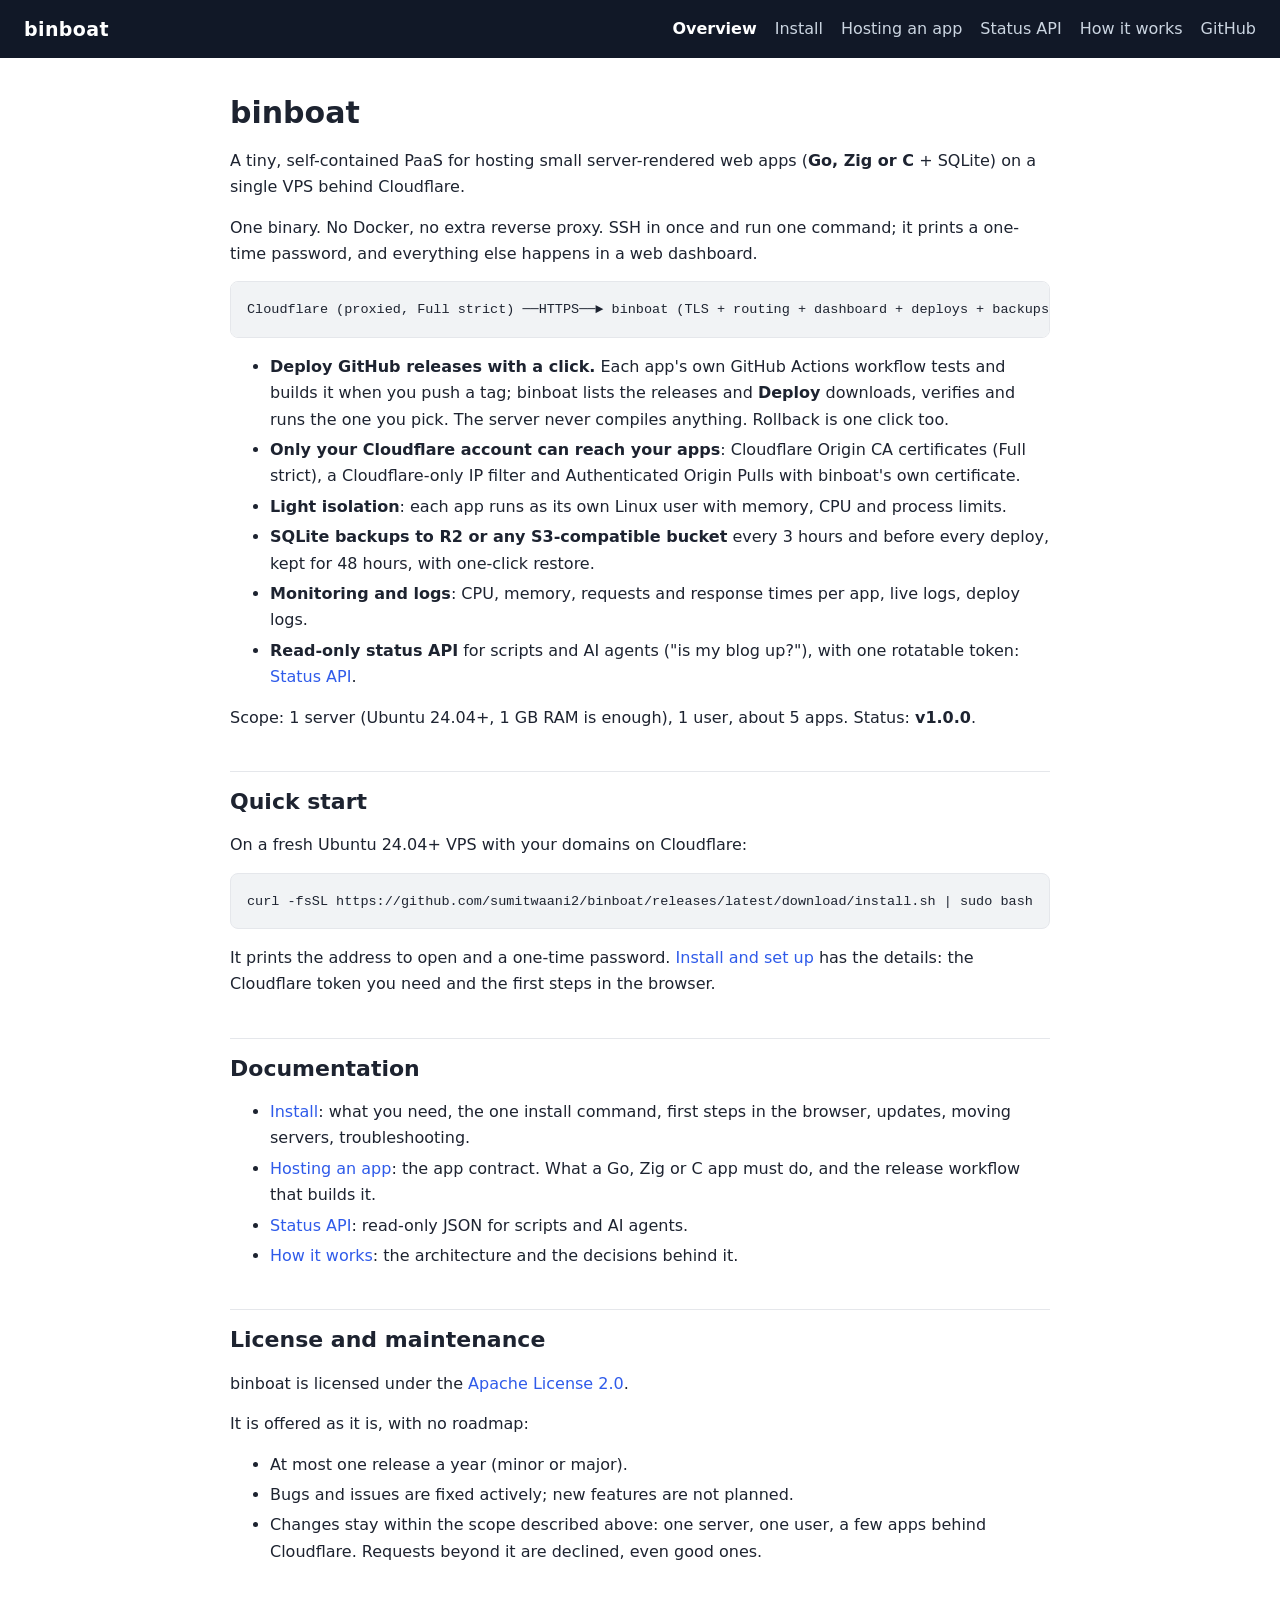
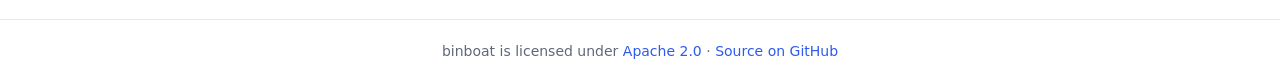
==== site/index.html @ a0db821b "Initial import from dootd" ====
<!doctype html>
<html lang="en">
<head>
<meta charset="utf-8">
<meta name="viewport" content="width=device-width, initial-scale=1">
<title>binboat</title>
<meta name="description" content="A tiny single-binary PaaS for small SQLite web apps (Go, Zig or C) on one VPS behind Cloudflare.">
<link rel="stylesheet" href="style.css">
</head>
<body>
<header class="top">
  <a class="brand" href="index.html">binboat</a>
  <nav><a href="index.html" aria-current="page">Overview</a><a href="install.html">Install</a><a href="apps.html">Hosting an app</a><a href="api.html">Status API</a><a href="internals.html">How it works</a><a href="https://github.com/sumitwaani2/binboat" rel="noopener">GitHub</a></nav>
</header>
<main>
<h1 id="binboat">binboat</h1>
<p>A tiny, self-contained PaaS for hosting small server-rendered web apps (<strong>Go, Zig or C</strong> + SQLite) on a single VPS behind Cloudflare.</p>
<p>One binary. No Docker, no extra reverse proxy. SSH in once and run one command; it prints a one-time password, and everything else happens in a web dashboard.</p>
<pre><code>Cloudflare (proxied, Full strict) ──HTTPS──► binboat (TLS + routing + dashboard + deploys + backups) ──► your apps on 127.0.0.1
</code></pre>
<ul>
<li><strong>Deploy GitHub releases with a click.</strong> Each app's own GitHub Actions workflow tests and builds it when you push a tag; binboat lists the releases and <strong>Deploy</strong> downloads, verifies and runs the one you pick. The server never compiles anything. Rollback is one click too.</li>
<li><strong>Only your Cloudflare account can reach your apps</strong>: Cloudflare Origin CA certificates (Full strict), a Cloudflare-only IP filter and Authenticated Origin Pulls with binboat's own certificate.</li>
<li><strong>Light isolation</strong>: each app runs as its own Linux user with memory, CPU and process limits.</li>
<li><strong>SQLite backups to R2 or any S3-compatible bucket</strong> every 3 hours and before every deploy, kept for 48 hours, with one-click restore.</li>
<li><strong>Monitoring and logs</strong>: CPU, memory, requests and response times per app, live logs, deploy logs.</li>
<li><strong>Read-only status API</strong> for scripts and AI agents ("is my blog up?"), with one rotatable token: <a href="api.html">Status API</a>.</li>
</ul>
<p>Scope: 1 server (Ubuntu 24.04+, 1 GB RAM is enough), 1 user, about 5 apps. Status: <strong>v1.0.0</strong>.</p>
<h2 id="quick-start">Quick start</h2>
<p>On a fresh Ubuntu 24.04+ VPS with your domains on Cloudflare:</p>
<pre><code class="language-bash">curl -fsSL https://github.com/sumitwaani2/binboat/releases/latest/download/install.sh | sudo bash
</code></pre>
<p>It prints the address to open and a one-time password. <a href="install.html">Install and set up</a> has the details: the Cloudflare token you need and the first steps in the browser.</p>
<h2 id="documentation">Documentation</h2>
<ul>
<li><a href="install.html">Install</a>: what you need, the one install command, first steps in the browser, updates, moving servers, troubleshooting.</li>
<li><a href="apps.html">Hosting an app</a>: the app contract. What a Go, Zig or C app must do, and the release workflow that builds it.</li>
<li><a href="api.html">Status API</a>: read-only JSON for scripts and AI agents.</li>
<li><a href="internals.html">How it works</a>: the architecture and the decisions behind it.</li>
</ul>
<h2 id="license-and-maintenance">License and maintenance</h2>
<p>binboat is licensed under the <a href="https://github.com/sumitwaani2/binboat/blob/main/LICENSE" rel="noopener">Apache License 2.0</a>.</p>
<p>It is offered as it is, with no roadmap:</p>
<ul>
<li>At most one release a year (minor or major).</li>
<li>Bugs and issues are fixed actively; new features are not planned.</li>
<li>Changes stay within the scope described above: one server, one user, a few apps behind Cloudflare. Requests beyond it are declined, even good ones.</li>
</ul></main>
<footer>binboat is licensed under <a href="https://github.com/sumitwaani2/binboat/blob/main/LICENSE" rel="noopener">Apache 2.0</a> · <a href="https://github.com/sumitwaani2/binboat" rel="noopener">Source on GitHub</a></footer>
</body>
</html>
---- site/style.css ----
:root{--fg:#1d2330;--muted:#5f6878;--line:#e5e7eb;--bg:#fff;--soft:#f6f7f9;--code:#f1f3f5;--accent:#2f5bea;--top:#111827}
@media (prefers-color-scheme:dark){:root{--fg:#e5e7eb;--muted:#9ca3af;--line:#2d3340;--bg:#14171d;--soft:#1b1f27;--code:#222733;--accent:#8aa6ff;--top:#0b0d12}}
*{box-sizing:border-box}
html{-webkit-text-size-adjust:100%}
body{margin:0;font:16px/1.65 system-ui,-apple-system,"Segoe UI",sans-serif;color:var(--fg);background:var(--bg)}
a{color:var(--accent);text-decoration:none}a:hover{text-decoration:underline}
.top{display:flex;align-items:center;justify-content:space-between;flex-wrap:wrap;gap:4px 24px;padding:10px 24px;background:var(--top)}
.top .brand{color:#fff;font-weight:700;font-size:19px;letter-spacing:.4px}
.top nav{display:flex;flex-wrap:wrap;gap:2px 18px}
.top nav a{color:#cbd5e1;padding:6px 0}.top nav a:hover{color:#fff;text-decoration:none}
.top nav a[aria-current]{color:#fff;font-weight:600}
main{max-width:860px;margin:0 auto;padding:28px 20px 40px;overflow-wrap:break-word}
footer{border-top:1px solid var(--line);color:var(--muted);font-size:14px;text-align:center;padding:20px}
h1{font-size:30px;line-height:1.25;margin:8px 0 16px}
h2{font-size:22px;margin:40px 0 12px;padding-top:12px;border-top:1px solid var(--line)}
h3{font-size:18px;margin:28px 0 8px}
h2,h3{scroll-margin-top:12px}
p,ul,ol{margin:0 0 14px}li{margin:4px 0}
code{font:14px/1.5 ui-monospace,SFMono-Regular,Menlo,Consolas,monospace;background:var(--code);padding:1px 5px;border-radius:4px}
pre{background:var(--code);border:1px solid var(--line);border-radius:8px;padding:14px 16px;overflow-x:auto;margin:0 0 16px}
pre code{background:none;padding:0;font-size:13.5px}
.table{overflow-x:auto;margin:0 0 16px}
table{border-collapse:collapse;width:100%;font-size:15px}
th,td{border:1px solid var(--line);padding:7px 10px;text-align:left;vertical-align:top}
th{background:var(--soft)}
ul.checklist{list-style:none;padding-left:0}
ul.checklist li{padding-left:28px;position:relative}
ul.checklist li::before{content:"";position:absolute;left:2px;top:.35em;width:14px;height:14px;border:2px solid var(--muted);border-radius:3px}
.toc{background:var(--soft);border:1px solid var(--line);border-radius:8px;padding:12px 18px;margin:0 0 24px;font-size:15px}
.toc ul{list-style:none;margin:6px 0 0;padding:0;columns:2;column-gap:28px}.toc li{margin:2px 0;break-inside:avoid}
@media (max-width:640px){
  .top{padding:8px 16px}
  .top nav{gap:0 14px}
  .top nav a{padding:8px 0}
  main{padding:20px 14px 32px}
  h1{font-size:25px}h2{font-size:20px}
  .toc ul{columns:1}
  th,td{padding:6px 8px}
}
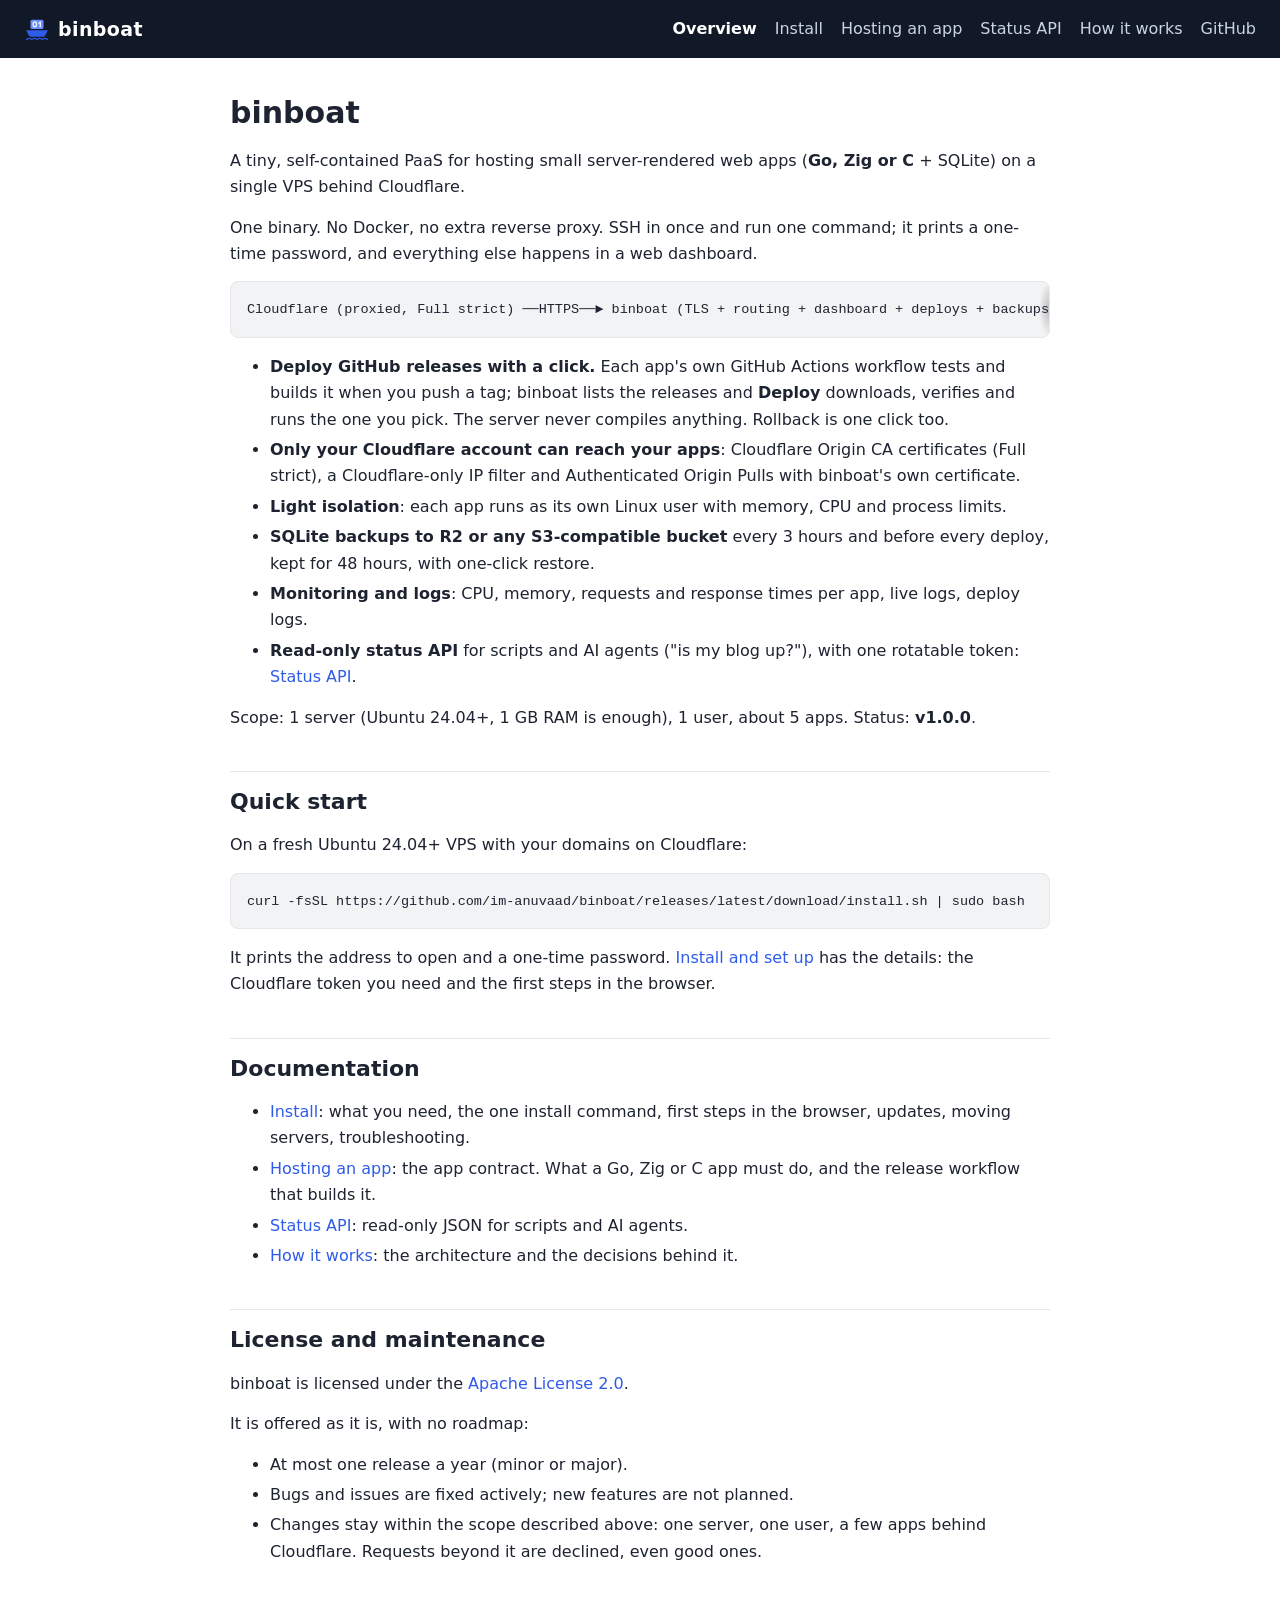
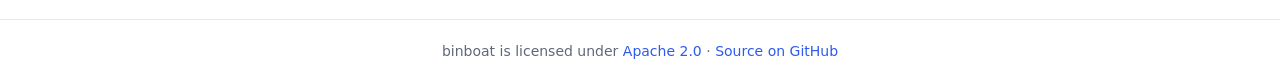
==== commit b91fcab8: "Site: keep code blocks and tables inside the page on phones Wide blocks scroll inside their own box " ====
--- a/site/index.html
+++ b/site/index.html
@@ -5,18 +5,29 @@
 <meta name="viewport" content="width=device-width, initial-scale=1">
 <title>binboat</title>
 <meta name="description" content="A tiny single-binary PaaS for small SQLite web apps (Go, Zig or C) on one VPS behind Cloudflare.">
+<link rel="icon" href="logo.svg" type="image/svg+xml">
 <link rel="stylesheet" href="style.css">
 </head>
 <body>
 <header class="top">
-  <a class="brand" href="index.html">binboat</a>
-  <nav><a href="index.html" aria-current="page">Overview</a><a href="install.html">Install</a><a href="apps.html">Hosting an app</a><a href="api.html">Status API</a><a href="internals.html">How it works</a><a href="https://github.com/sumitwaani2/binboat" rel="noopener">GitHub</a></nav>
+  <a class="brand" href="index.html"><img src="logo.svg" alt="" width="26" height="26">binboat</a>
+  <nav><a href="index.html" aria-current="page">Overview</a><a href="install.html">Install</a><a href="apps.html">Hosting an app</a><a href="api.html">Status API</a><a href="internals.html">How it works</a><a href="https://github.com/im-anuvaad/binboat" rel="noopener">GitHub</a></nav>
 </header>
 <main>
 <h1 id="binboat">binboat</h1>
 <p>A tiny, self-contained PaaS for hosting small server-rendered web apps (<strong>Go, Zig or C</strong> + SQLite) on a single VPS behind Cloudflare.</p>
 <p>One binary. No Docker, no extra reverse proxy. SSH in once and run one command; it prints a one-time password, and everything else happens in a web dashboard.</p>
-<pre><code>Cloudflare (proxied, Full strict) ──HTTPS──► binboat (TLS + routing + dashboard + deploys + backups) ──► your apps on 127.0.0.1
+<pre class="flow-wide"><code>Cloudflare (proxied, Full strict) ──HTTPS──► binboat (TLS + routing + dashboard + deploys + backups) ──► your apps on 127.0.0.1
+</code></pre>
+<pre class="flow-narrow"><code>Cloudflare (proxied, Full strict)
+   │ HTTPS
+   ▼
+binboat
+   TLS + routing + dashboard
+   + deploys + backups
+   │
+   ▼
+your apps on 127.0.0.1
 </code></pre>
 <ul>
 <li><strong>Deploy GitHub releases with a click.</strong> Each app's own GitHub Actions workflow tests and builds it when you push a tag; binboat lists the releases and <strong>Deploy</strong> downloads, verifies and runs the one you pick. The server never compiles anything. Rollback is one click too.</li>
@@ -29,7 +40,7 @@
 <p>Scope: 1 server (Ubuntu 24.04+, 1 GB RAM is enough), 1 user, about 5 apps. Status: <strong>v1.0.0</strong>.</p>
 <h2 id="quick-start">Quick start</h2>
 <p>On a fresh Ubuntu 24.04+ VPS with your domains on Cloudflare:</p>
-<pre><code class="language-bash">curl -fsSL https://github.com/sumitwaani2/binboat/releases/latest/download/install.sh | sudo bash
+<pre><code class="language-bash">curl -fsSL https://github.com/im-anuvaad/binboat/releases/latest/download/install.sh | sudo bash
 </code></pre>
 <p>It prints the address to open and a one-time password. <a href="install.html">Install and set up</a> has the details: the Cloudflare token you need and the first steps in the browser.</p>
 <h2 id="documentation">Documentation</h2>
@@ -40,13 +51,13 @@
 <li><a href="internals.html">How it works</a>: the architecture and the decisions behind it.</li>
 </ul>
 <h2 id="license-and-maintenance">License and maintenance</h2>
-<p>binboat is licensed under the <a href="https://github.com/sumitwaani2/binboat/blob/main/LICENSE" rel="noopener">Apache License 2.0</a>.</p>
+<p>binboat is licensed under the <a href="https://github.com/im-anuvaad/binboat/blob/main/LICENSE" rel="noopener">Apache License 2.0</a>.</p>
 <p>It is offered as it is, with no roadmap:</p>
 <ul>
 <li>At most one release a year (minor or major).</li>
 <li>Bugs and issues are fixed actively; new features are not planned.</li>
 <li>Changes stay within the scope described above: one server, one user, a few apps behind Cloudflare. Requests beyond it are declined, even good ones.</li>
 </ul></main>
-<footer>binboat is licensed under <a href="https://github.com/sumitwaani2/binboat/blob/main/LICENSE" rel="noopener">Apache 2.0</a> · <a href="https://github.com/sumitwaani2/binboat" rel="noopener">Source on GitHub</a></footer>
+<footer>binboat is licensed under <a href="https://github.com/im-anuvaad/binboat/blob/main/LICENSE" rel="noopener">Apache 2.0</a> · <a href="https://github.com/im-anuvaad/binboat" rel="noopener">Source on GitHub</a></footer>
 </body>
 </html>
--- a/site/style.css
+++ b/site/style.css
@@ -1,11 +1,12 @@
-:root{--fg:#1d2330;--muted:#5f6878;--line:#e5e7eb;--bg:#fff;--soft:#f6f7f9;--code:#f1f3f5;--accent:#2f5bea;--top:#111827}
-@media (prefers-color-scheme:dark){:root{--fg:#e5e7eb;--muted:#9ca3af;--line:#2d3340;--bg:#14171d;--soft:#1b1f27;--code:#222733;--accent:#8aa6ff;--top:#0b0d12}}
+:root{--fg:#1d2330;--muted:#5f6878;--line:#e5e7eb;--bg:#fff;--soft:#f6f7f9;--code:#f1f3f5;--accent:#2f5bea;--top:#111827;--shade:rgba(0,0,0,.22)}
+@media (prefers-color-scheme:dark){:root{--fg:#e5e7eb;--muted:#9ca3af;--line:#2d3340;--bg:#14171d;--soft:#1b1f27;--code:#222733;--accent:#8aa6ff;--top:#0b0d12;--shade:rgba(0,0,0,.7)}}
 *{box-sizing:border-box}
 html{-webkit-text-size-adjust:100%}
 body{margin:0;font:16px/1.65 system-ui,-apple-system,"Segoe UI",sans-serif;color:var(--fg);background:var(--bg)}
 a{color:var(--accent);text-decoration:none}a:hover{text-decoration:underline}
 .top{display:flex;align-items:center;justify-content:space-between;flex-wrap:wrap;gap:4px 24px;padding:10px 24px;background:var(--top)}
-.top .brand{color:#fff;font-weight:700;font-size:19px;letter-spacing:.4px}
+.top .brand{display:inline-flex;align-items:center;gap:8px;color:#fff;font-weight:700;font-size:19px;letter-spacing:.4px}
+.top .brand:hover{text-decoration:none}
 .top nav{display:flex;flex-wrap:wrap;gap:2px 18px}
 .top nav a{color:#cbd5e1;padding:6px 0}.top nav a:hover{color:#fff;text-decoration:none}
 .top nav a[aria-current]{color:#fff;font-weight:600}
@@ -17,9 +18,24 @@
 h2,h3{scroll-margin-top:12px}
 p,ul,ol{margin:0 0 14px}li{margin:4px 0}
 code{font:14px/1.5 ui-monospace,SFMono-Regular,Menlo,Consolas,monospace;background:var(--code);padding:1px 5px;border-radius:4px}
-pre{background:var(--code);border:1px solid var(--line);border-radius:8px;padding:14px 16px;overflow-x:auto;margin:0 0 16px}
+/* Wide blocks scroll inside their own box, never the page. The "local"
+   gradients cover the "scroll" shadows at each end, so a shadow shows only
+   on a side that has more content to scroll to. */
+pre,.table{max-width:100%;overflow-x:auto;overscroll-behavior-x:contain}
+pre{border:1px solid var(--line);border-radius:8px;padding:14px 16px;margin:0 0 16px;
+  background:linear-gradient(to right,var(--code) 40%,transparent) left/32px 100% no-repeat local,
+  linear-gradient(to left,var(--code) 40%,transparent) right/32px 100% no-repeat local,
+  radial-gradient(farthest-side at 0 50%,var(--shade),transparent) left/10px 100% no-repeat scroll,
+  radial-gradient(farthest-side at 100% 50%,var(--shade),transparent) right/10px 100% no-repeat scroll,var(--code)}
 pre code{background:none;padding:0;font-size:13.5px}
-.table{overflow-x:auto;margin:0 0 16px}
+.table{margin:0 0 16px;
+  background:linear-gradient(to right,var(--bg) 40%,transparent) left/32px 100% no-repeat local,
+  linear-gradient(to left,var(--bg) 40%,transparent) right/32px 100% no-repeat local,
+  radial-gradient(farthest-side at 0 50%,var(--shade),transparent) left/10px 100% no-repeat scroll,
+  radial-gradient(farthest-side at 100% 50%,var(--shade),transparent) right/10px 100% no-repeat scroll,var(--bg)}
+.table th{background:var(--soft)}
+/* The overview diagram: one line on wide screens, stacked on phones. */
+pre.flow-narrow{display:none}
 table{border-collapse:collapse;width:100%;font-size:15px}
 th,td{border:1px solid var(--line);padding:7px 10px;text-align:left;vertical-align:top}
 th{background:var(--soft)}
@@ -36,4 +52,14 @@
   h1{font-size:25px}h2{font-size:20px}
   .toc ul{columns:1}
   th,td{padding:6px 8px}
+  table{font-size:14px}
+  /* Long identifiers in table cells may break so tables fit or nearly fit. */
+  td code{overflow-wrap:anywhere}
+  pre{padding:12px}
+  pre code{font-size:12.5px}
+  /* One-line shell commands wrap instead of scrolling: all of it stays
+     visible and copying still gives the original single line. */
+  pre code.language-bash{white-space:pre-wrap;overflow-wrap:anywhere}
+  pre.flow-wide{display:none}
+  pre.flow-narrow{display:block}
 }
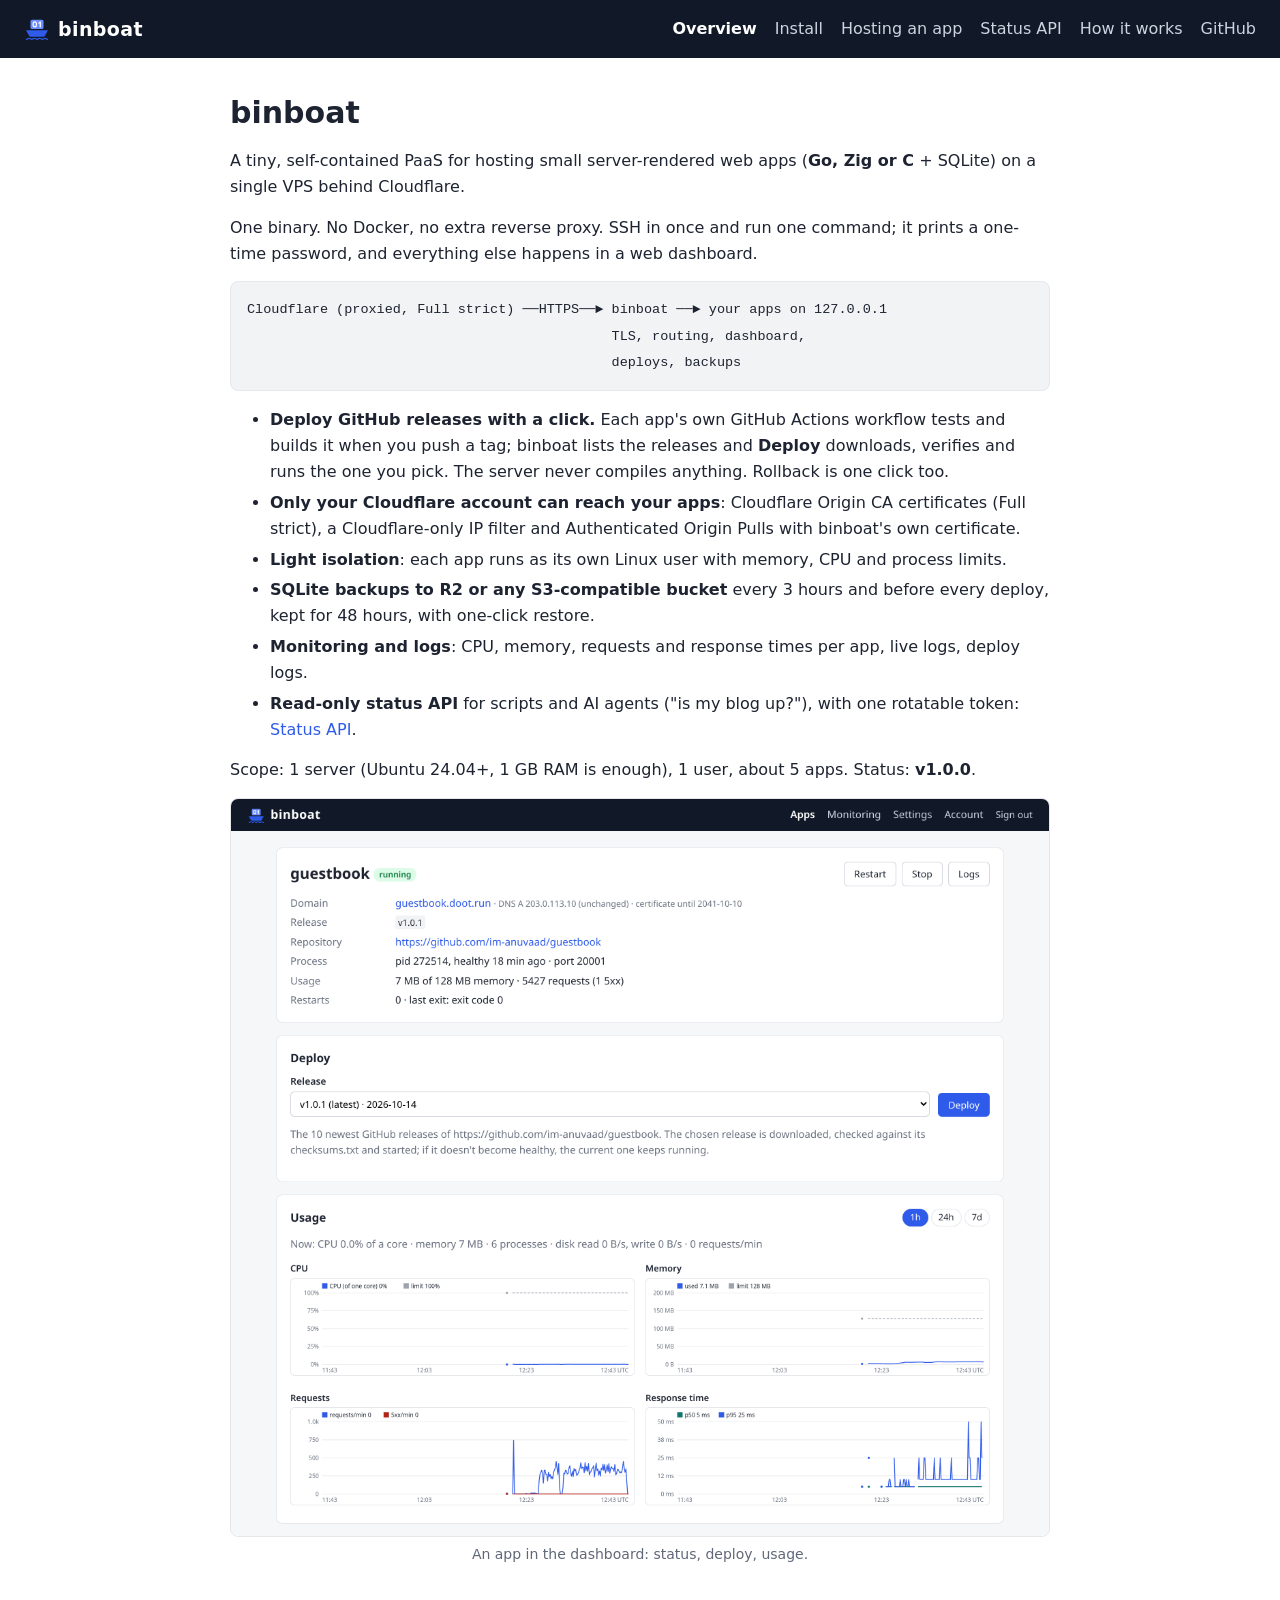
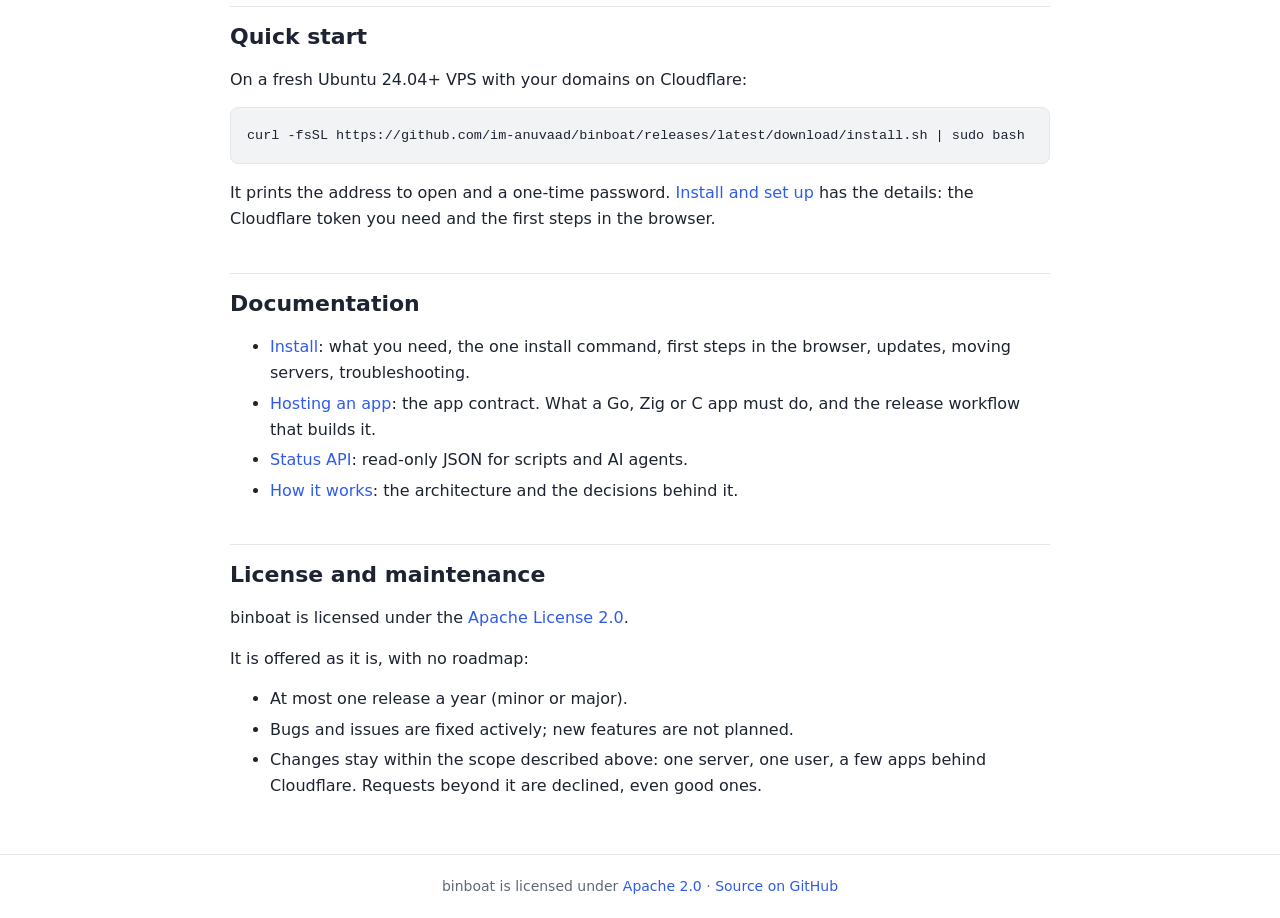
==== commit 22fc90b7: "Add a dashboard screenshot to the README and the site Taken from a real install (v1.0.0-rc1 on Ubunt" ====
--- a/site/index.html
+++ b/site/index.html
@@ -17,7 +17,9 @@
 <h1 id="binboat">binboat</h1>
 <p>A tiny, self-contained PaaS for hosting small server-rendered web apps (<strong>Go, Zig or C</strong> + SQLite) on a single VPS behind Cloudflare.</p>
 <p>One binary. No Docker, no extra reverse proxy. SSH in once and run one command; it prints a one-time password, and everything else happens in a web dashboard.</p>
-<pre class="flow-wide"><code>Cloudflare (proxied, Full strict) ──HTTPS──► binboat (TLS + routing + dashboard + deploys + backups) ──► your apps on 127.0.0.1
+<pre class="flow-wide"><code>Cloudflare (proxied, Full strict) ──HTTPS──► binboat ──► your apps on 127.0.0.1
+                                             TLS, routing, dashboard,
+                                             deploys, backups
 </code></pre>
 <pre class="flow-narrow"><code>Cloudflare (proxied, Full strict)
    │ HTTPS
@@ -38,6 +40,7 @@
 <li><strong>Read-only status API</strong> for scripts and AI agents ("is my blog up?"), with one rotatable token: <a href="api.html">Status API</a>.</li>
 </ul>
 <p>Scope: 1 server (Ubuntu 24.04+, 1 GB RAM is enough), 1 user, about 5 apps. Status: <strong>v1.0.0</strong>.</p>
+<figure class="shot"><img src="dashboard.png" width="1200" height="1081" alt="The binboat dashboard: an app's status, the Deploy menu with its GitHub releases, and CPU, memory, request and response-time charts"><figcaption>An app in the dashboard: status, deploy, usage.</figcaption></figure>
 <h2 id="quick-start">Quick start</h2>
 <p>On a fresh Ubuntu 24.04+ VPS with your domains on Cloudflare:</p>
 <pre><code class="language-bash">curl -fsSL https://github.com/im-anuvaad/binboat/releases/latest/download/install.sh | sudo bash
--- a/site/style.css
+++ b/site/style.css
@@ -28,12 +28,18 @@
   radial-gradient(farthest-side at 0 50%,var(--shade),transparent) left/10px 100% no-repeat scroll,
   radial-gradient(farthest-side at 100% 50%,var(--shade),transparent) right/10px 100% no-repeat scroll,var(--code)}
 pre code{background:none;padding:0;font-size:13.5px}
+/* One-line shell commands wrap instead of scrolling: all of it stays
+   visible and copying still gives the original single line. */
+pre code.language-bash{white-space:pre-wrap;overflow-wrap:anywhere}
 .table{margin:0 0 16px;
   background:linear-gradient(to right,var(--bg) 40%,transparent) left/32px 100% no-repeat local,
   linear-gradient(to left,var(--bg) 40%,transparent) right/32px 100% no-repeat local,
   radial-gradient(farthest-side at 0 50%,var(--shade),transparent) left/10px 100% no-repeat scroll,
   radial-gradient(farthest-side at 100% 50%,var(--shade),transparent) right/10px 100% no-repeat scroll,var(--bg)}
 .table th{background:var(--soft)}
+figure.shot{margin:8px 0 20px}
+figure.shot img{display:block;width:100%;height:auto;border:1px solid var(--line);border-radius:8px}
+figure.shot figcaption{color:var(--muted);font-size:14px;text-align:center;margin-top:6px}
 /* The overview diagram: one line on wide screens, stacked on phones. */
 pre.flow-narrow{display:none}
 table{border-collapse:collapse;width:100%;font-size:15px}
@@ -53,13 +59,8 @@
   .toc ul{columns:1}
   th,td{padding:6px 8px}
   table{font-size:14px}
-  /* Long identifiers in table cells may break so tables fit or nearly fit. */
-  td code{overflow-wrap:anywhere}
   pre{padding:12px}
   pre code{font-size:12.5px}
-  /* One-line shell commands wrap instead of scrolling: all of it stays
-     visible and copying still gives the original single line. */
-  pre code.language-bash{white-space:pre-wrap;overflow-wrap:anywhere}
   pre.flow-wide{display:none}
   pre.flow-narrow{display:block}
 }
